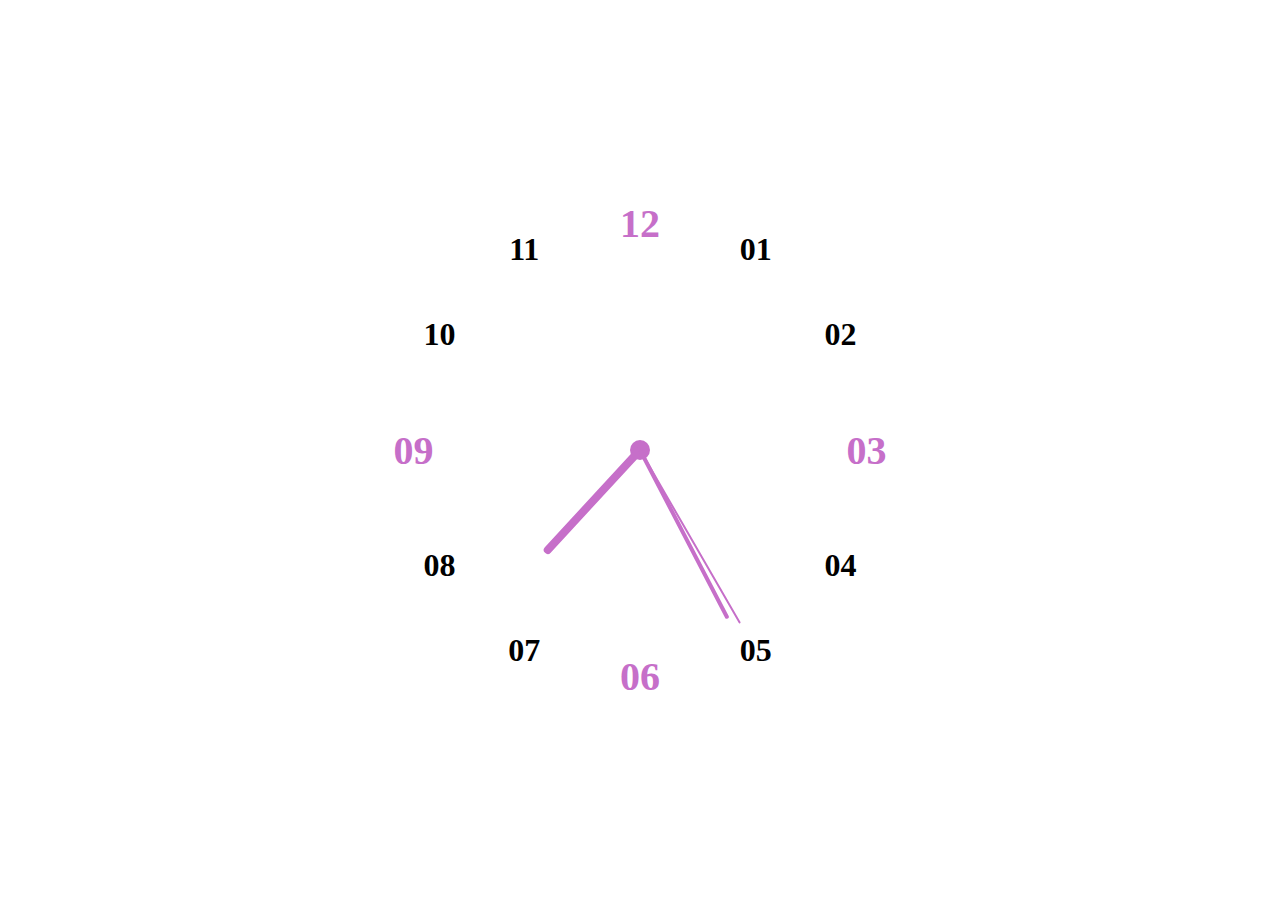
==== clock.html @ 4251dd8b "Rename index.html to clock.html" ====
<!DOCTYPE html>
    <head>
        <meta charset="utf-8">
        <meta http-equiv="X-UA-Compatible" content="IE=edge">
        <title></title>
        <meta name="description" content="">
        <meta name="viewport" content="width=device-width, initial-scale=1">
        <link rel="stylesheet" href="style.css">
    </head>
    <body>
        <div class="clock">
            <div class="num num1">
                <div>01</div>
            </div>
            <div class="num num2">
                <div>02</div>
            </div>
            <div class="num num3">
                <div>03</div>
            </div>
            <div class="num num4">
                <div>04</div>
            </div>
            <div class="num num5">
                <div>05</div>
            </div>
            <div class="num num6">
                <div>06</div>
            </div>
            <div class="num num7">
                <div>07</div>
            </div>
            <div class="num num8">
                <div>08</div>
            </div>
            <div class="num num9">
                <div>09</div>
            </div>
            <div class="num num10">
                <div>10</div>
            </div>
            <div class="num num11">
                <div>11</div>
            </div>
            <div class="num num12">
                <div>12</div>
            </div>

            <div class="hand" id="hr">
                <div class="hr"></div>
            </div>
            <div class="hand" id="mn">
                <div class="mn"></div>
            </div>
            <div class="hand" id="sc">
                <div class="sc"></div>
            </div>
        </div>

        <script src="index.js"></script>
    </body>
</html>
---- style.css ----
*{
    margin: 0;
    padding: 0;
    box-sizing: border-box;
}

body{
    width: 100vw;
    height: 100vh;
    overflow: hidden;
    display: flex;
    justify-content: center;
    align-items: center;
}

.clock{
    position: relative;
    width: 500px;
    height: 500px;
    overflow: hidden;
    border-radius: 250px;
}

.clock::before{
    content: '';
    position: absolute;
    top: 50%;
    left: 50%;
    transform: translate(-50%, -50%);
    width: 20px;
    height: 20px;
    background: #c66fc9;
    border-radius: 50%;
}
.num{
    position: absolute;
    width: 100%;
    height: 100%;
    top: 0;
    left: 0;
    text-align: center;
    font-size: 2rem;
    font-weight: 600;
}

.num1{
    transform: rotate(30deg);
}

.num1 div{
    transform: rotate(-30deg);
}

.num2{
    transform: rotate(60deg);
}

.num2 div{
    transform: rotate(-60deg);
}

.num3{
    transform: rotate(90deg);
}

.num3 div{
    transform: rotate(-90deg);
    color: #c66fc9;
    font-size: 2.5rem;
}

.num4{
    transform: rotate(120deg);
}

.num4 div{
    transform: rotate(-120deg);
}

.num5{
    transform: rotate(150deg);
}

.num5 div{
    transform: rotate(-150deg);
}

.num6{
    transform: rotate(180deg);
}

.num6 div{
    transform: rotate(-180deg);
    color: #c66fc9;
    font-size: 2.5rem;
}

.num7{
    transform: rotate(210deg);
}

.num7 div{
    transform: rotate(-210deg);
}

.num8{
    transform: rotate(240deg);
}

.num8 div{
    transform: rotate(-240deg);
}

.num9 {
    transform: rotate(270deg);
}

.num9 div{
    transform: rotate(-270deg);
    color: #c66fc9;
    font-size: 2.5rem;
}

.num10{
    transform: rotate(300deg);
}

.num10 div{
    transform: rotate(-300deg);
}

.num11{
    transform: rotate(330deg);
}

.num11 div{
    transform: rotate(-330deg);
}

.num12 div{
    color: #c66fc9;
    font-size: 2.5rem;
}



.hand{
    position: absolute;
    top: 0;
    left: 0;
    width: 100%;
    height: 100%;
}



.hand div{
    position: absolute;
    bottom: 50%;
    left: 50%;
    transform: translateX(-50%);
    background:#c66fc9;
    border-radius: 6px 6px 0 0;
}

.hr{
    width: 8px;
    height: 28%;
}

.mn{
    width: 4px;
    height: 38%;
}

.hand .sc{
    width: 2px;
    height: 40%;
}
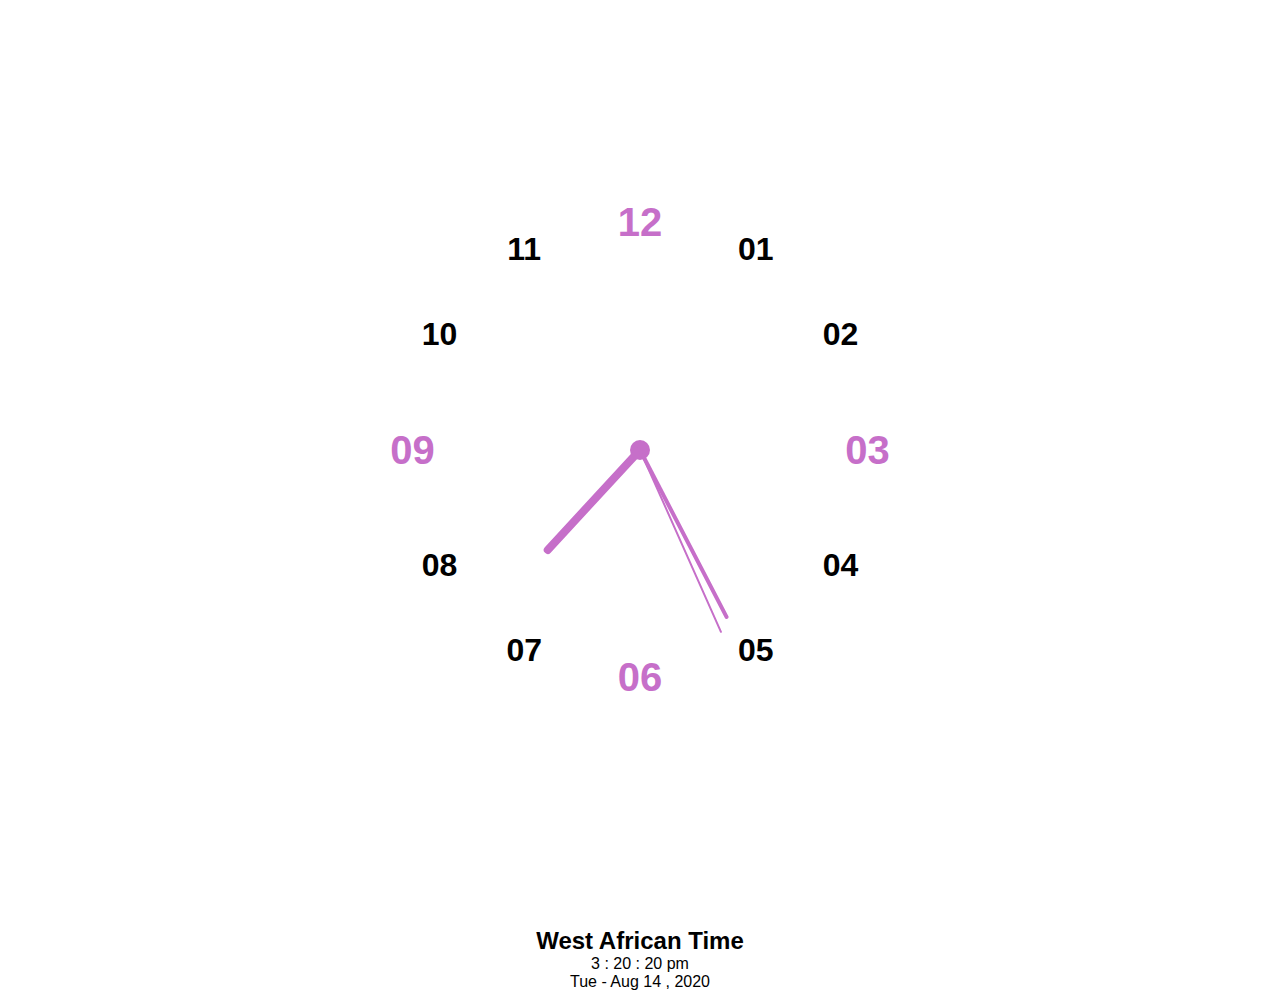
==== commit d7c88ae1: "text-initail" ====
--- a/clock.html
+++ b/clock.html
@@ -5,9 +5,10 @@
         <title></title>
         <meta name="description" content="">
         <meta name="viewport" content="width=device-width, initial-scale=1">
-        <link rel="stylesheet" href="style.css">
+        <link rel="stylesheet" href="clock.css">
     </head>
     <body>
+
         <div class="clock">
             <div class="num num1">
                 <div>01</div>
@@ -57,6 +58,26 @@
             </div>
         </div>
 
+        <section class="section-text">
+            <h2 class="text-h2">
+                West African Time
+            </h2>
+
+            <p class="section-time">
+                <span class="section-time-hour">3</span> :
+                <span class="section-time-minutes">20</span> :
+                <span class="section-time-seconds">20</span>
+                <span class="section-day-zone">pm</span>
+            </p>
+
+            <p class="section-date">
+                <span class="section-date-day">Tue</span> -
+                <span class="section-date-month">Aug</span> 
+                <span class="section-date-day-no">14</span> ,
+                <span class="section-year">2020</span>
+            </p>
+        </section>
+
         <script src="index.js"></script>
     </body>
 </html>
--- a/clock.css
+++ b/clock.css
@@ -0,0 +1,194 @@
+*{
+    margin: 0;
+    padding: 0;
+    box-sizing: border-box;
+}
+
+
+body{
+    font-family: sans-serif;
+    width: 100vw;
+    height: 100vh;
+    overflow-x: hidden;
+    display: flex;
+    justify-content: center;
+    align-items: center;
+}
+
+.clock{
+    position: relative;
+    width: 500px;
+    height: 500px;
+    overflow: hidden;
+    border-radius: 250px;
+}
+
+.clock::before{
+    content: '';
+    position: absolute;
+    top: 50%;
+    left: 50%;
+    transform: translate(-50%, -50%);
+    width: 20px;
+    height: 20px;
+    background: #c66fc9;
+    border-radius: 50%;
+}
+.num{
+    position: absolute;
+    width: 100%;
+    height: 100%;
+    top: 0;
+    left: 0;
+    text-align: center;
+    font-size: 2rem;
+    font-weight: 600;
+}
+
+.num1{
+    transform: rotate(30deg);
+}
+
+.num1 div{
+    transform: rotate(-30deg);
+}
+
+.num2{
+    transform: rotate(60deg);
+}
+
+.num2 div{
+    transform: rotate(-60deg);
+}
+
+.num3{
+    transform: rotate(90deg);
+}
+
+.num3 div{
+    transform: rotate(-90deg);
+    color: #c66fc9;
+    font-size: 2.5rem;
+}
+
+.num4{
+    transform: rotate(120deg);
+}
+
+.num4 div{
+    transform: rotate(-120deg);
+}
+
+.num5{
+    transform: rotate(150deg);
+}
+
+.num5 div{
+    transform: rotate(-150deg);
+}
+
+.num6{
+    transform: rotate(180deg);
+}
+
+.num6 div{
+    transform: rotate(-180deg);
+    color: #c66fc9;
+    font-size: 2.5rem;
+}
+
+.num7{
+    transform: rotate(210deg);
+}
+
+.num7 div{
+    transform: rotate(-210deg);
+}
+
+.num8{
+    transform: rotate(240deg);
+}
+
+.num8 div{
+    transform: rotate(-240deg);
+}
+
+.num9 {
+    transform: rotate(270deg);
+}
+
+.num9 div{
+    transform: rotate(-270deg);
+    color: #c66fc9;
+    font-size: 2.5rem;
+}
+
+.num10{
+    transform: rotate(300deg);
+}
+
+.num10 div{
+    transform: rotate(-300deg);
+}
+
+.num11{
+    transform: rotate(330deg);
+}
+
+.num11 div{
+    transform: rotate(-330deg);
+}
+
+.num12 div{
+    color: #c66fc9;
+    font-size: 2.5rem;
+}
+
+
+
+.hand{
+    position: absolute;
+    top: 0;
+    left: 0;
+    width: 100%;
+    height: 100%;
+}
+
+
+
+.hand div{
+    position: absolute;
+    bottom: 50%;
+    left: 50%;
+    transform: translateX(-50%);
+    background:#c66fc9;
+    border-radius: 6px 6px 0 0;
+}
+
+.hr{
+    width: 8px;
+    height: 28%;
+}
+
+.mn{
+    width: 4px;
+    height: 38%;
+}
+
+.hand .sc{
+    width: 2px;
+    height: 40%;
+}
+
+
+/***** TEXT SECTION *****/
+
+.section-text {
+ width: 100vw;
+ position: absolute;
+ text-align: center;
+ top: 103vh;   
+}
+
+
+
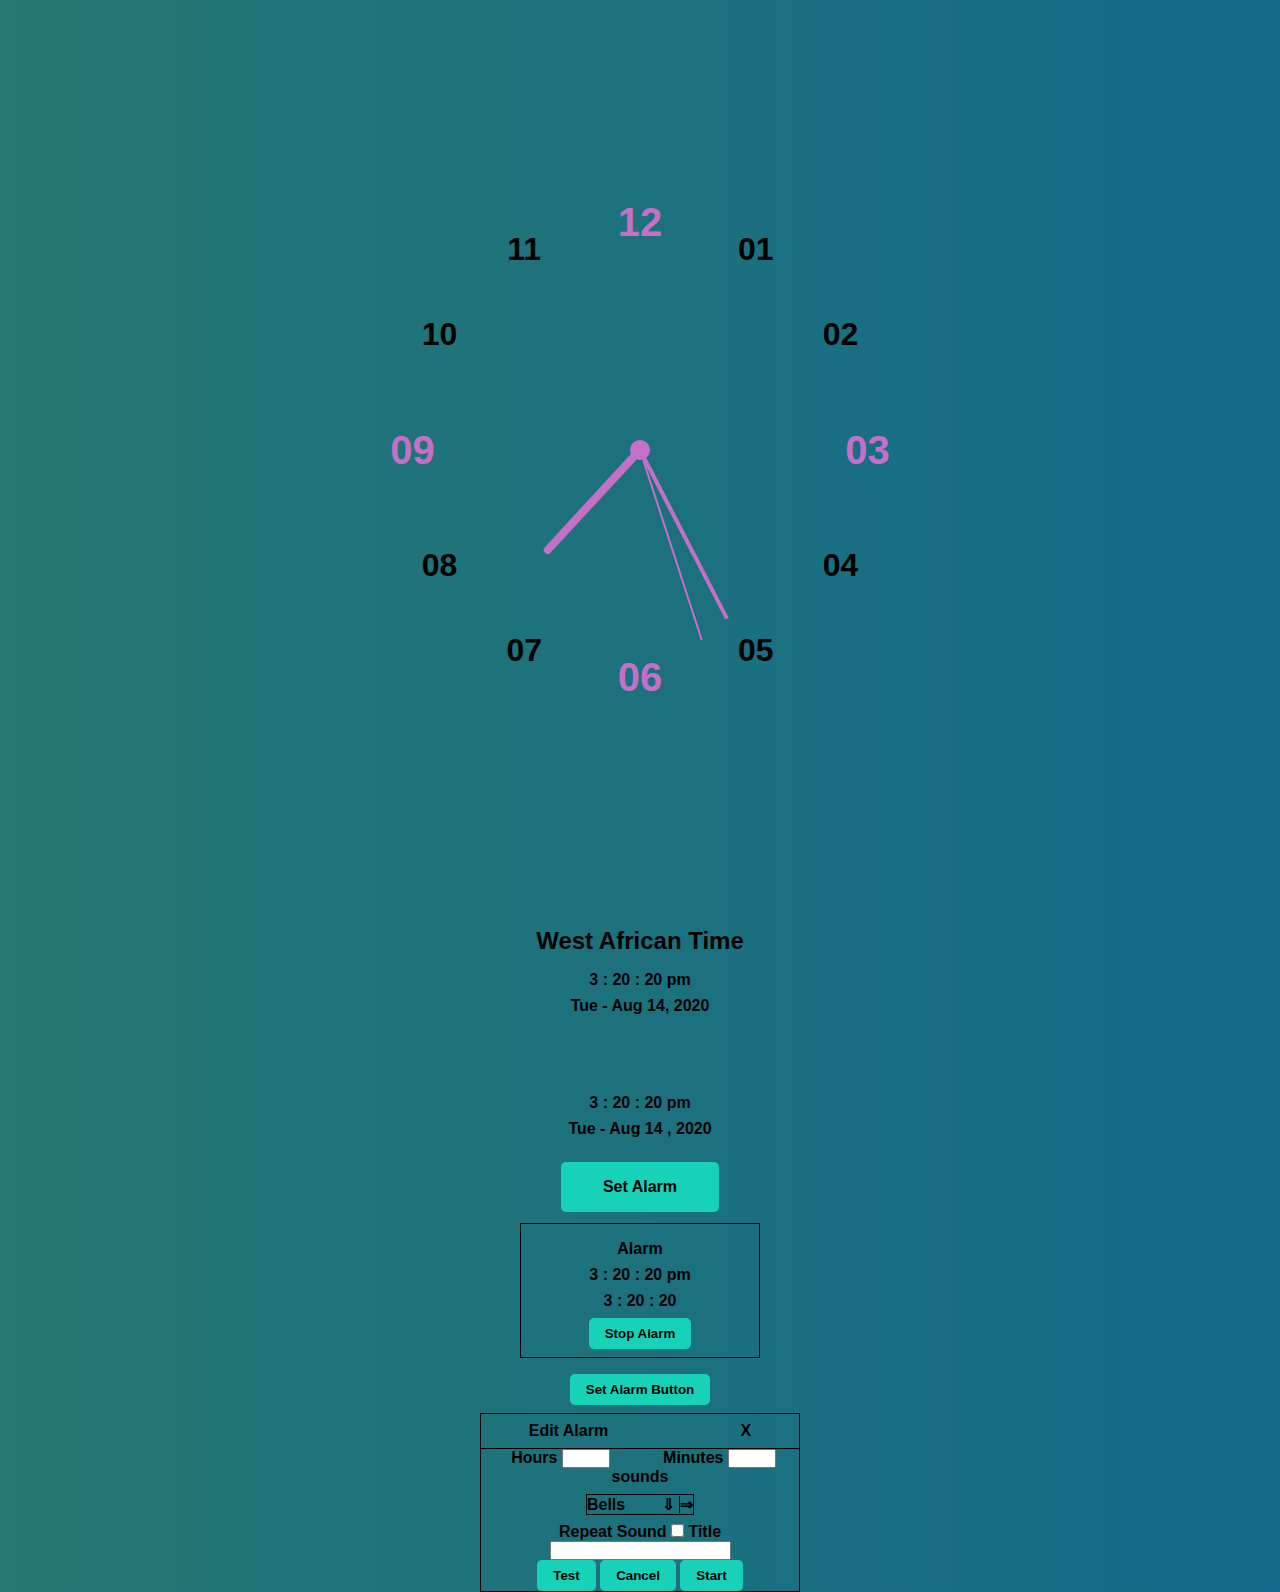
==== commit a8cf2731: "text and bg final update" ====
--- a/clock.html
+++ b/clock.html
@@ -1,83 +1,161 @@
 <!DOCTYPE html>
-    <head>
-        <meta charset="utf-8">
-        <meta http-equiv="X-UA-Compatible" content="IE=edge">
-        <title></title>
-        <meta name="description" content="">
-        <meta name="viewport" content="width=device-width, initial-scale=1">
-        <link rel="stylesheet" href="clock.css">
-    </head>
-    <body>
 
-        <div class="clock">
-            <div class="num num1">
-                <div>01</div>
+<head>
+    <meta charset="utf-8">
+    <meta http-equiv="X-UA-Compatible" content="IE=edge">
+    <title></title>
+    <meta name="description" content="">
+    <meta name="viewport" content="width=device-width, initial-scale=1">
+    <link rel="stylesheet" href="clock.css">
+  
+
+</head>
+
+<body>
+
+    <div class="clock">
+        <div class="num num1">
+            <div>01</div>
+        </div>
+        <div class="num num2">
+            <div>02</div>
+        </div>
+        <div class="num num3">
+            <div>03</div>
+        </div>
+        <div class="num num4">
+            <div>04</div>
+        </div>
+        <div class="num num5">
+            <div>05</div>
+        </div>
+        <div class="num num6">
+            <div>06</div>
+        </div>
+        <div class="num num7">
+            <div>07</div>
+        </div>
+        <div class="num num8">
+            <div>08</div>
+        </div>
+        <div class="num num9">
+            <div>09</div>
+        </div>
+        <div class="num num10">
+            <div>10</div>
+        </div>
+        <div class="num num11">
+            <div>11</div>
+        </div>
+        <div class="num num12">
+            <div>12</div>
+        </div>
+
+        <div class="hand" id="hr">
+            <div class="hr"></div>
+        </div>
+        <div class="hand" id="mn">
+            <div class="mn"></div>
+        </div>
+        <div class="hand" id="sc">
+            <div class="sc"></div>
+        </div>
+    </div>
+
+    <!-- WHOLE PAGE TEXT -->
+
+    <!-- CLOCK TEXT SECTION     -->
+    <section class="clock-text">
+        <h2 class="clock-text__h2">
+            West African Time
+        </h2>
+
+        <p class="clock-text__time">
+            <span class="clock-text__hour">3</span> :
+            <span class="clock-text__minutes">20</span> :
+            <span class="clock-text__seconds">20</span>
+            <span class="clock-text__day-zone">pm</span>
+        </p>
+
+        <p class="clock-text__date">
+            <span class="clock-text__day">Tue</span> -
+            <span class="clock-text__month">Aug</span>
+            <span class="clock-text__day-no">14</span>,
+            <span class="clock-text__year">2020</span>
+        </p>
+    </section>
+
+    <!-- ALARM TEXT SECTION -->
+    <section class="alarm-text">
+        <p class="alarm-text__time">
+            <span class="alarm-text__hour">3</span> :
+            <span class="alarm-text__minutes">20</span> :
+            <span class="alarm-text__seconds">20</span>
+            <span class="alarm-text__day-zone">pm</span>
+        </p>
+
+        <p class="alarm-text__date">
+            <span class="alarm-text__day">Tue</span> -
+            <span class="alarm-text__month">Aug</span>
+            <span class="alarm-text__day-no">14</span> ,
+            <span class="alarm-text__year">2020</span>
+        </p>
+
+        <span class="alarm-set">Set Alarm</span>
+        <div class="alarm-set__box">
+            <p class="alarm-set__p">Alarm</p>
+            <div class="alarm-set__fixed-alarm">
+                <span class="alarm-set__hour">3</span> :
+                <span class="alarm-set__minutes">20</span> :
+                <span class="alarm-set__seconds">20</span>
+                <span class="alarm-set__day-zone">pm</span>
             </div>
-            <div class="num num2">
-                <div>02</div>
-            </div>
-            <div class="num num3">
-                <div>03</div>
-            </div>
-            <div class="num num4">
-                <div>04</div>
-            </div>
-            <div class="num num5">
-                <div>05</div>
-            </div>
-            <div class="num num6">
-                <div>06</div>
-            </div>
-            <div class="num num7">
-                <div>07</div>
-            </div>
-            <div class="num num8">
-                <div>08</div>
-            </div>
-            <div class="num num9">
-                <div>09</div>
-            </div>
-            <div class="num num10">
-                <div>10</div>
-            </div>
-            <div class="num num11">
-                <div>11</div>
-            </div>
-            <div class="num num12">
-                <div>12</div>
+            <div class="alarm-set__countdown">
+                <span class="countdown__hour">3</span> :
+                <span class="countdown__minutes">20</span> :
+                <span class="countdown__seconds">20</span>
             </div>
 
-            <div class="hand" id="hr">
-                <div class="hr"></div>
-            </div>
-            <div class="hand" id="mn">
-                <div class="mn"></div>
-            </div>
-            <div class="hand" id="sc">
-                <div class="sc"></div>
-            </div>
+            <button class="alarm-set__btn">Stop Alarm</button>
         </div>
 
-        <section class="section-text">
-            <h2 class="text-h2">
-                West African Time
-            </h2>
+        <button class="set-alarm">Set Alarm Button</button>
+        <div class="alarm-edit">
+            <p class="alarm-edit__p">Edit Alarm <span class="X">&Chi;</span></p>
 
-            <p class="section-time">
-                <span class="section-time-hour">3</span> :
-                <span class="section-time-minutes">20</span> :
-                <span class="section-time-seconds">20</span>
-                <span class="section-day-zone">pm</span>
-            </p>
+            <div class="alarm-edit__hours-minutes">
+                <div class="edit-hours">
+                    <label for="hours">Hours</label>
+                    <input type="number" name="hour" id="hour">
+                </div>
+                <div class="edit-minutes">
+                    <label for="minutes">Minutes</label>
+                    <input type="number" name="minutes" id="minutes">
+                </div>
+            </div>
 
-            <p class="section-date">
-                <span class="section-date-day">Tue</span> -
-                <span class="section-date-month">Aug</span> 
-                <span class="section-date-day-no">14</span> ,
-                <span class="section-year">2020</span>
-            </p>
-        </section>
+            <p class="alarm-edit__sounds">sounds</p>
+            <p class="alarm-edit__sound-choose">Bells 
+                <span class="arrow-down">&dArr;</span>
+                <span class="arrow-right">&rArr;</span>
+            </p> 
 
-        <script src="index.js"></script>
-    </body>
-</html>
+            <label for="repeat">Repeat Sound</label>
+            <input type="checkbox" name="repeat" id="repeat">
+
+            <label for="title">Title</label>
+            <input type="text" name="title" id="title">
+
+            <div class="alarm-edit__buttons">
+                <button class="alarm-edit__btn">Test</button>
+                <button class="alarm-edit__btn">Cancel</button>
+                <button class="alarm-edit__btn">Start</button>
+            </div>
+
+        </div>
+    </section>
+
+    <script src="index.js"></script>
+</body>
+
+</html>--- a/clock.css
+++ b/clock.css
@@ -2,6 +2,7 @@
     margin: 0;
     padding: 0;
     box-sizing: border-box;
+    
 }
 
 
@@ -13,6 +14,7 @@
     display: flex;
     justify-content: center;
     align-items: center;
+  
 }
 
 .clock{
@@ -181,14 +183,168 @@
 }
 
 
+/***** LUkMan's WorK *****/
+body {
+  background: #136a8a;
+  /* fallback for old browsers */
+  background: -webkit-linear-gradient(to right, #267871, #136a8aa9);
+  /* Chrome 10-25, Safari 5.1-6 */
+  background: -webkit-gradient(linear, left top, right top, from(#267871), to(#136a8a));
+  background: -webkit-linear-gradient(left, #267871, #136a8a);
+  background: -o-linear-gradient(left, #267871, #136a8a);
+  background: linear-gradient(to right, #267871, #136a8a);
+  /* W3C, IE 10+/ Edge, Firefox 16+, Chrome 26+, Opera 12+, Safari 7+ */
+}
+
+p,
+button {
+  font-weight: bold;
+}
+
 /***** TEXT SECTION *****/
-
-.section-text {
- width: 100vw;
- position: absolute;
- text-align: center;
- top: 103vh;   
-}
-
-
-
+/** ClOCK  SECTION**/
+.clock-text {
+  width: 100vw;
+  position: absolute;
+  text-align: center;
+  top: 103vh;
+}
+
+.clock-text__h2 {
+  margin-bottom: 1rem;
+}
+
+.clock-text__time {
+  margin-bottom: 0.5rem;
+}
+
+/** ALARM  SECTION**/
+.alarm-text {
+  width: 100vw;
+  position: absolute;
+  text-align: center;
+  font-weight: bold;
+  top: 118vh;
+  margin-top: 2rem;
+}
+
+.alarm-text__time {
+  margin-bottom: 0.5rem;
+}
+
+.alarm-text__date {
+  margin-bottom: 1.5rem;
+}
+
+.alarm-text .alarm-set {
+  display: inline-block;
+  background-color: #17d1b8;
+  padding: 1rem 2.6rem;
+  -webkit-border-radius: 5px;
+          border-radius: 5px;
+  margin-bottom: 0.7rem;
+}
+
+.alarm-text .alarm-set__box {
+  margin-left: auto;
+  margin-right: auto;
+  border: 1px solid black;
+  width: 15rem;
+  padding: 0.5rem 0;
+}
+
+.alarm-text .alarm-set__p {
+  margin: 0.5rem 0;
+}
+
+.alarm-text .alarm-set__countdown {
+  margin: 0.5rem 0;
+}
+
+.alarm-text .alarm-set__btn {
+  padding: .5rem 1rem;
+  -webkit-border-radius: 5px;
+          border-radius: 5px;
+  background-color: #17d1b8;
+  border: none;
+}
+
+.alarm-text .set-alarm {
+  margin: 1rem 0 0.5rem;
+  padding: .5rem 1rem;
+  -webkit-border-radius: 5px;
+          border-radius: 5px;
+  background-color: #17d1b8;
+  border: none;
+}
+
+.alarm-text .alarm-edit {
+  border: 1px solid black;
+  width: 20rem;
+  margin-left: auto;
+  margin-right: auto;
+}
+
+.alarm-text .alarm-edit__p {
+  border-bottom: 1px solid black;
+  padding: 0.5rem 0;
+}
+
+.alarm-text .alarm-edit__p .X {
+  display: inline-block;
+  margin-left: 8rem;
+}
+
+.alarm-text .alarm-edit__hours-minutes {
+  display: -webkit-box;
+  display: -webkit-flex;
+  display: -ms-flexbox;
+  display: flex;
+}
+
+.alarm-text .alarm-edit__hours-minutes .edit-hours {
+  -webkit-box-flex: 0;
+  -webkit-flex: 0 0 50%;
+      -ms-flex: 0 0 50%;
+          flex: 0 0 50%;
+}
+
+.alarm-text .alarm-edit__hours-minutes .edit-hours #hour {
+  width: 3rem;
+}
+
+.alarm-text .alarm-edit__hours-minutes .edit-minutes {
+  -webkit-box-flex: 0;
+  -webkit-flex: 0 0 50%;
+      -ms-flex: 0 0 50%;
+          flex: 0 0 50%;
+}
+
+.alarm-text .alarm-edit__hours-minutes .edit-minutes #minutes {
+  width: 3rem;
+}
+
+.alarm-text .alarm-edit__sound-choose {
+  border: 1px solid black;
+  margin: .5rem auto;
+  width: -webkit-max-content;
+  width: -moz-max-content;
+  width: max-content;
+}
+
+.alarm-text .alarm-edit__sound-choose .arrow-down {
+  margin-left: 2rem;
+}
+
+.alarm-text .alarm-edit__sound-choose .arrow-right {
+  border-left: 1px solid black;
+}
+
+.alarm-text .alarm-edit__btn {
+  padding: .5rem 1rem;
+  -webkit-border-radius: 5px;
+          border-radius: 5px;
+  background-color: #17d1b8;
+  border: none;
+}
+/*# sourceMappingURL=main.css.map */